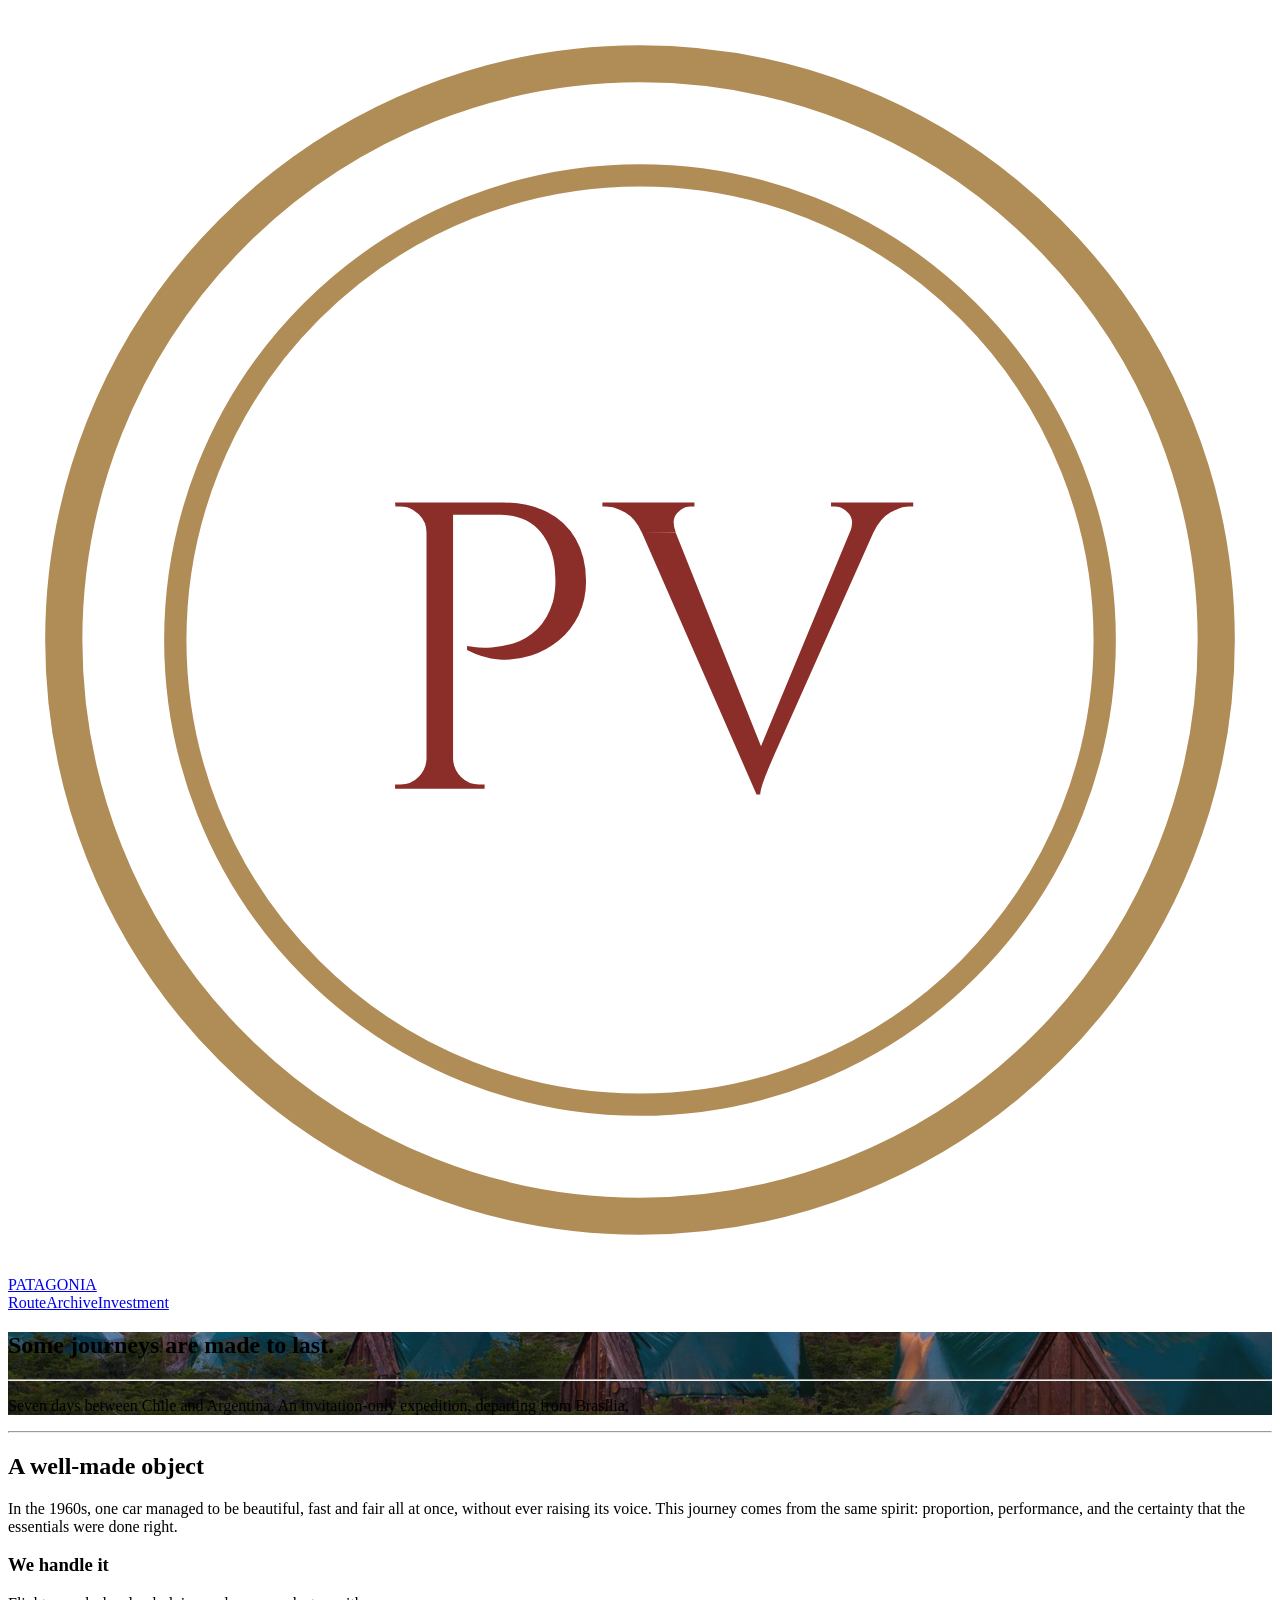
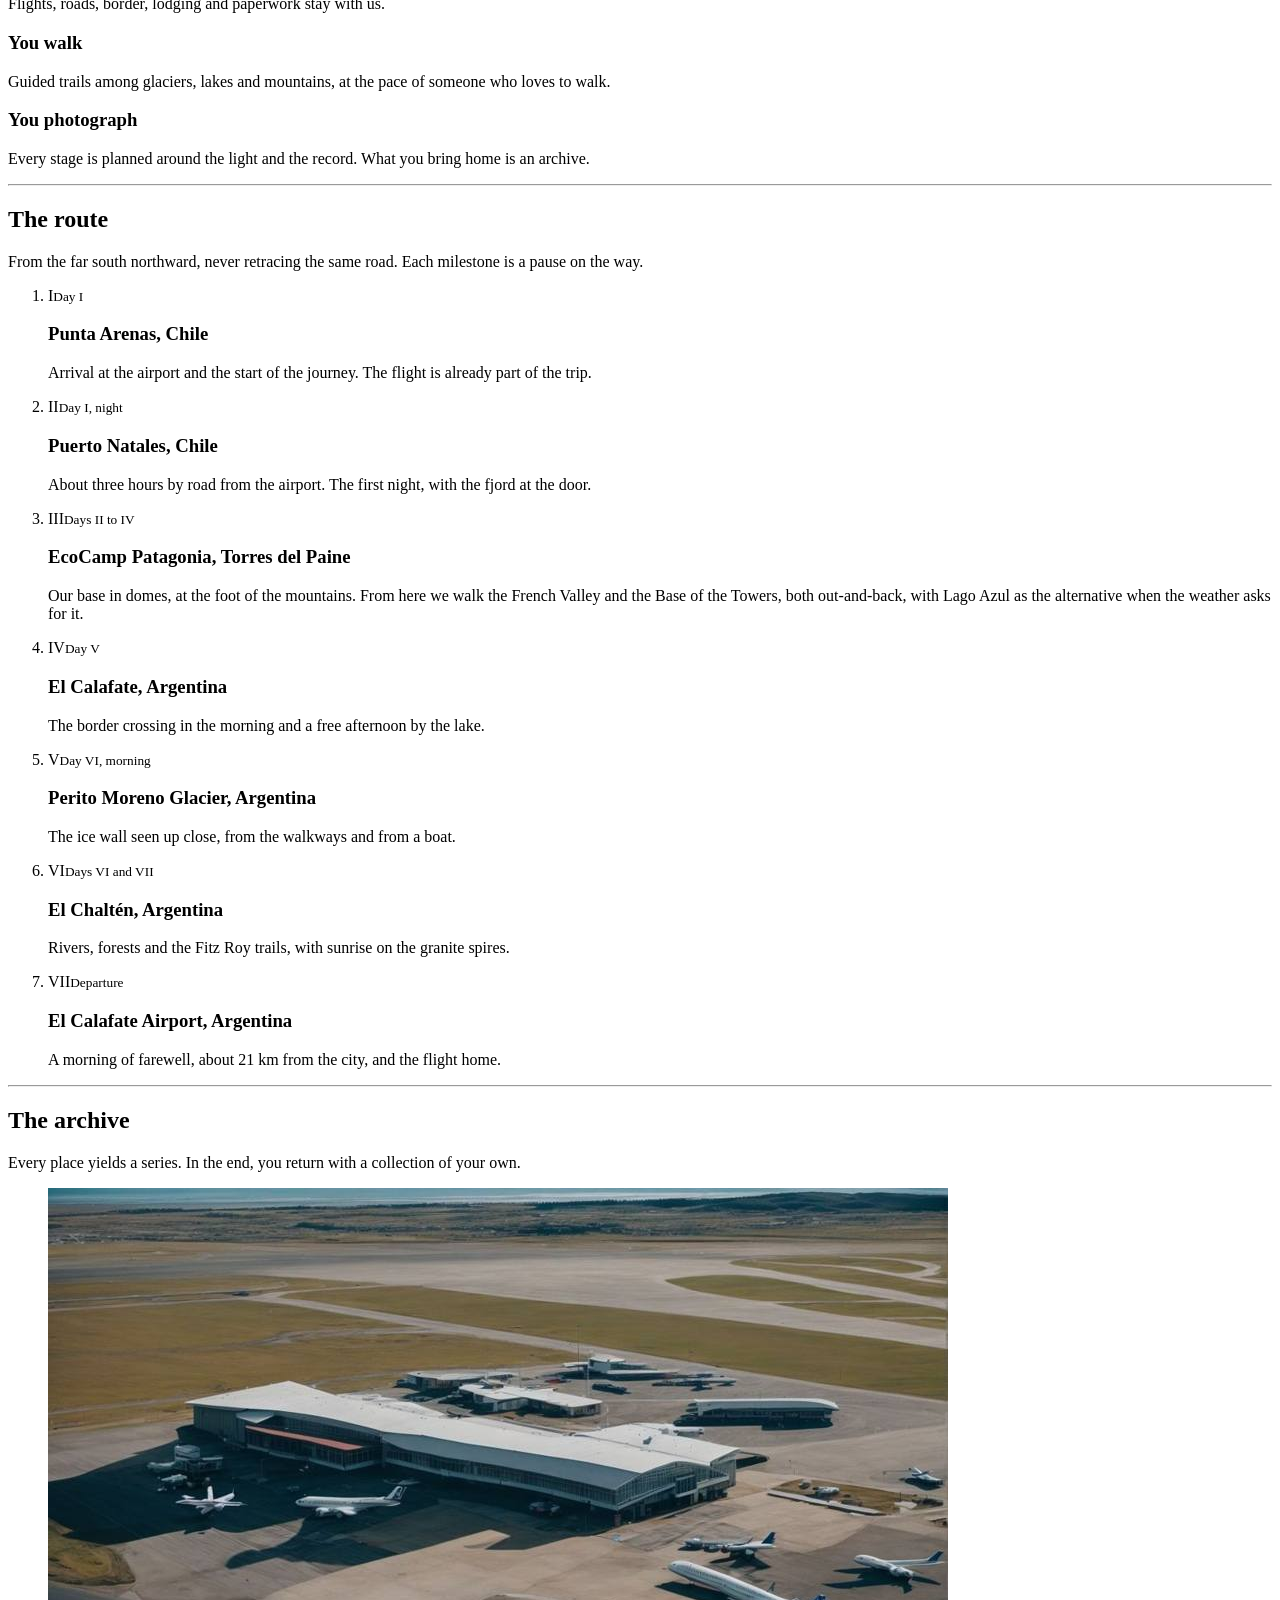
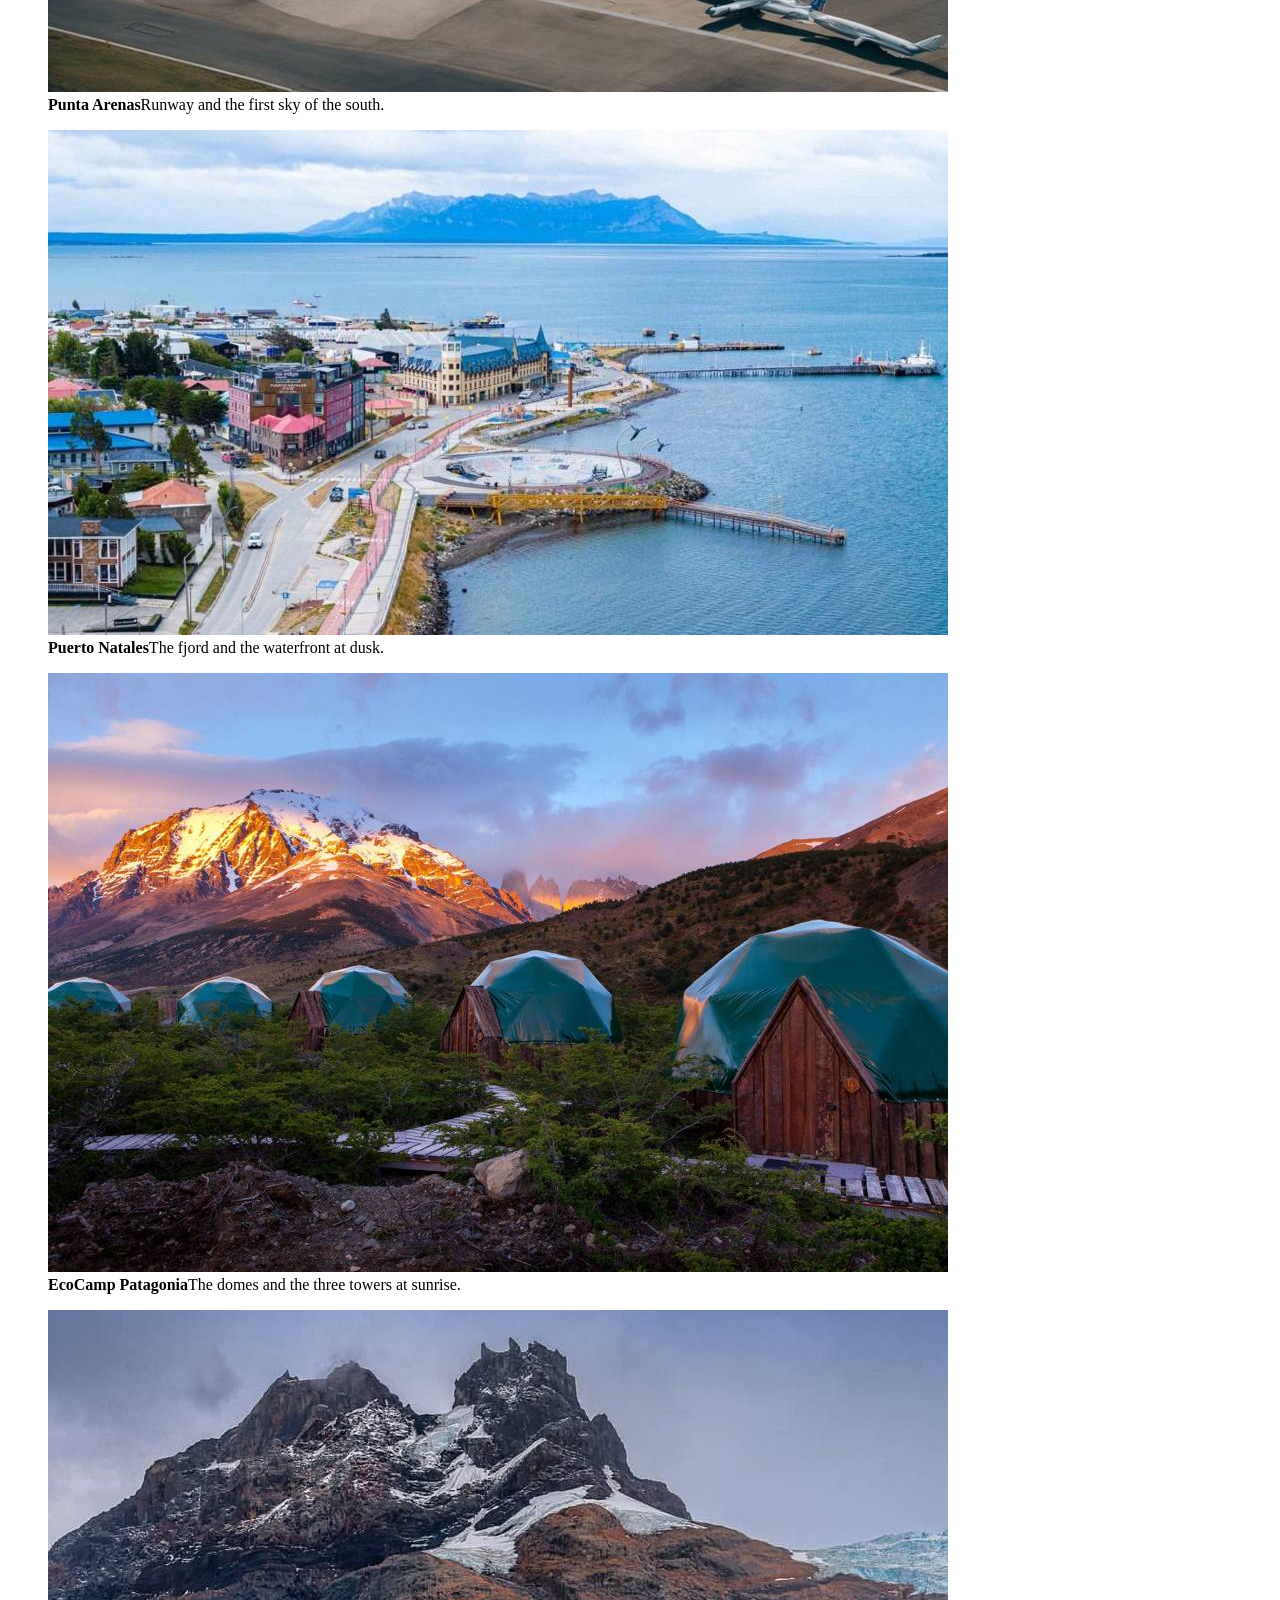
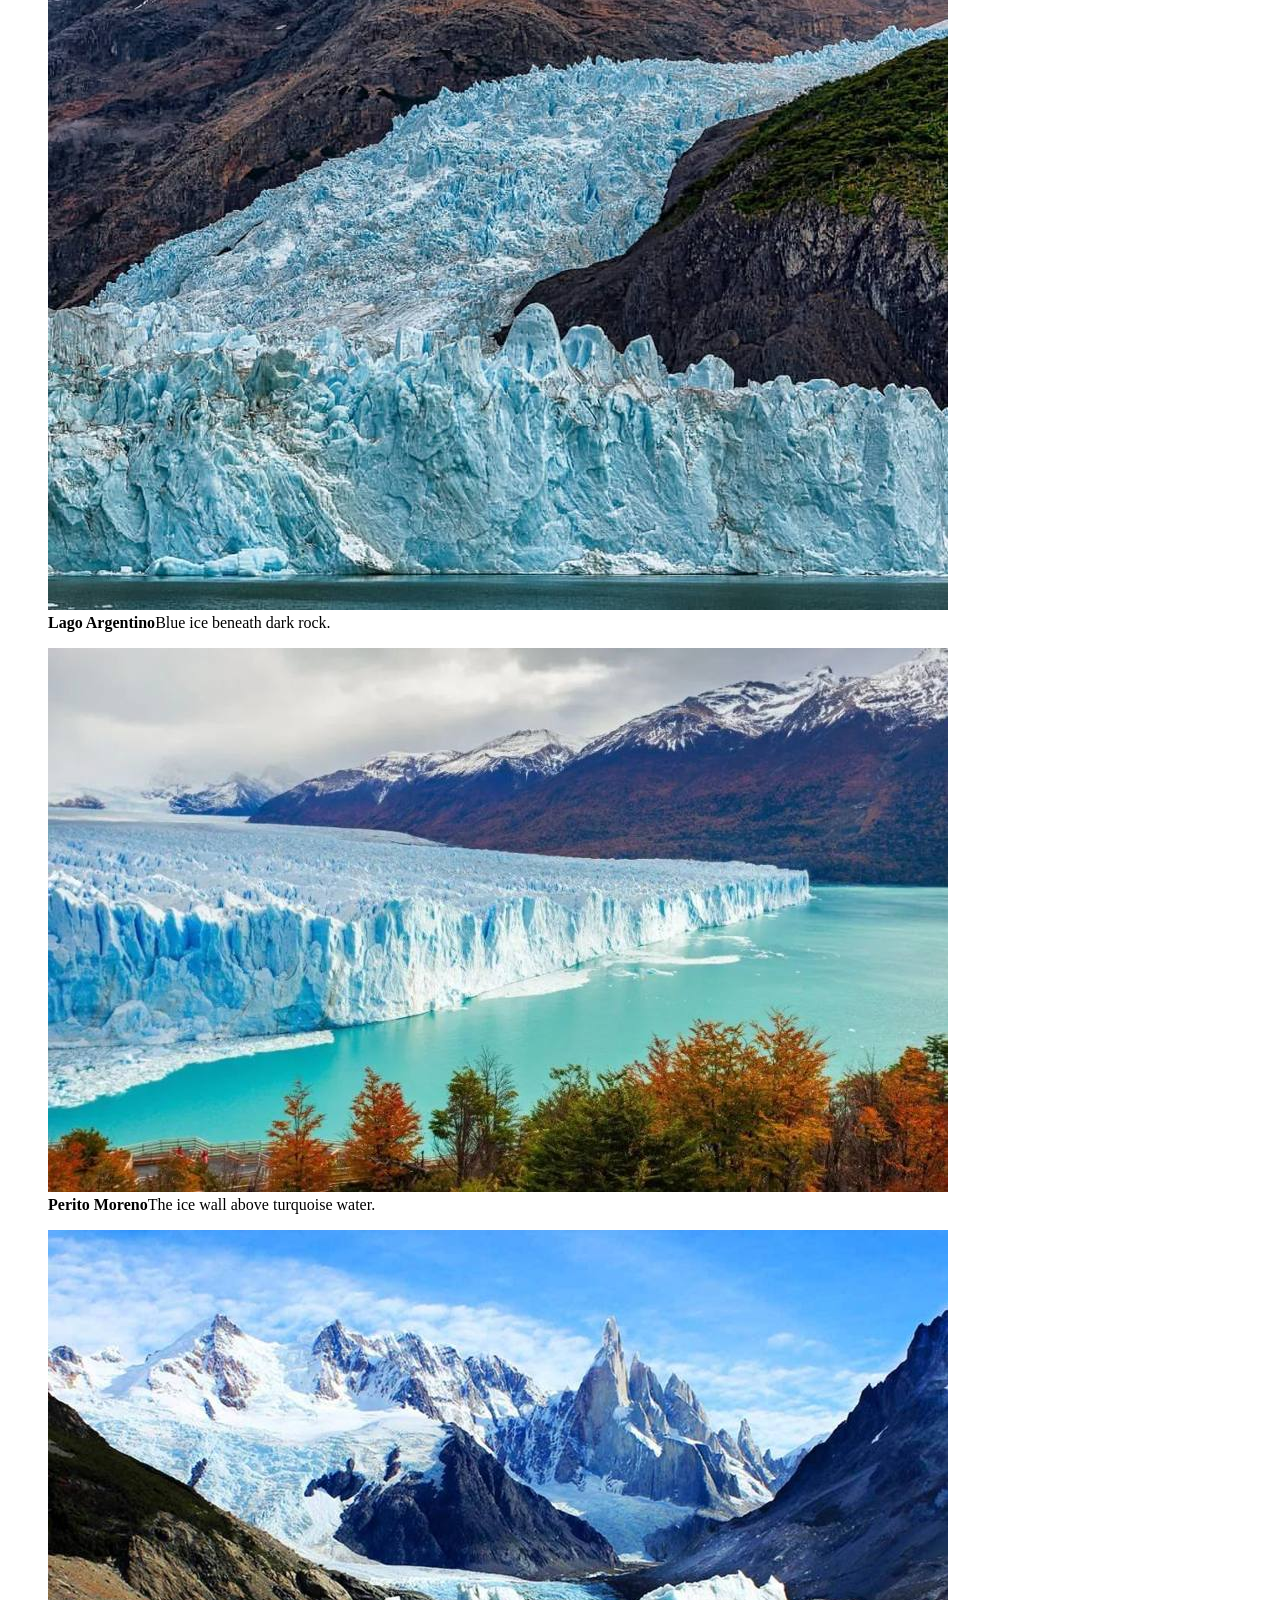
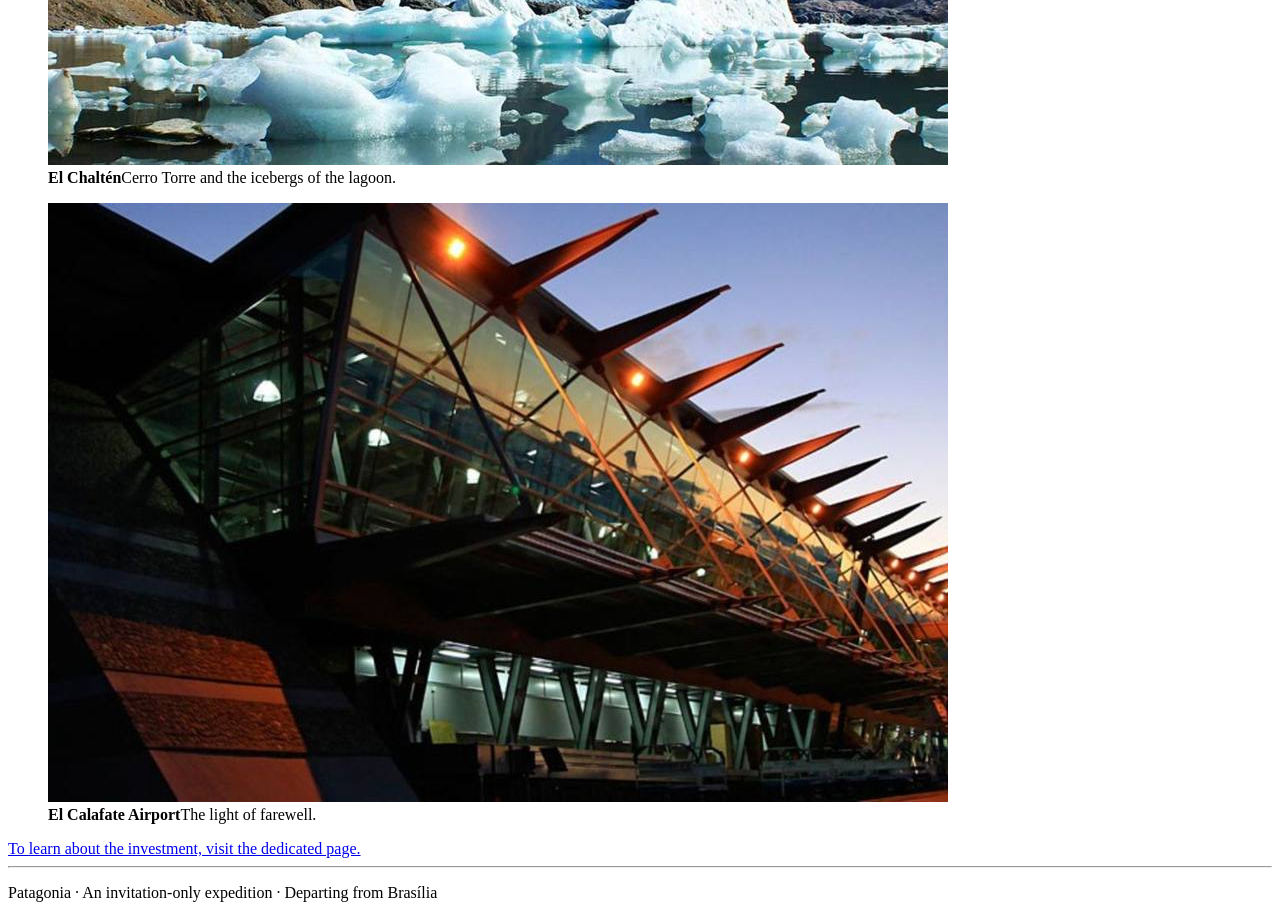
==== index.html @ 9d3603ee "Add files via upload" ====
<!DOCTYPE html>
<html lang="en">
<head>
<meta charset="utf-8">
<meta name="viewport" content="width=device-width,initial-scale=1">
<title>Patagonia | An invitation-only expedition</title>
<meta name="description" content="Seven days through Chilean and Argentine Patagonia, departing from Brasília.">
<link rel="preconnect" href="https://fonts.googleapis.com"><link rel="preconnect" href="https://fonts.gstatic.com" crossorigin>
<link href="https://fonts.googleapis.com/css2?family=Cinzel:wght@400;500&family=EB+Garamond:ital@0;1&display=swap" rel="stylesheet">
<link rel="stylesheet" href="styles.css">
<style>.hero{background:linear-gradient(rgba(30,28,26,.22),rgba(30,28,26,.38)),url([data-uri]) center 60%/cover}</style>
</head>
<body>
<header class="top"><div class="wrap">
  <a class="mono" href="index.html" aria-label="Patagonia, home">
    <svg viewBox="0 0 34 34" aria-hidden="true"><circle cx="17" cy="17" r="15.5" fill="none" stroke="#B08D57"/><circle cx="17" cy="17" r="12.5" fill="none" stroke="#B08D57" stroke-width=".6"/><text x="17" y="21" text-anchor="middle" font-family="Cinzel,serif" font-size="11" fill="#8B2E2A">PV</text></svg>
    PATAGONIA
  </a>
  <nav aria-label="Main"><a href="index.html#route">Route</a><a href="index.html#archive">Archive</a><a href="investment.html">Investment</a></nav>
</div></header>

<main>
<section class="hero"><div class="wrap">
  <div class="frame">
    <h1>Some journeys are made to last.</h1>
    <hr class="thin">
    <p class="sub">Seven days between Chile and Argentina. An invitation-only expedition, departing from Brasília.</p>
  </div>
</div></section>

<hr class="rule">

<section id="manifesto"><div class="wrap center rv">
  <h2>A well-made object</h2>
  <p>In the 1960s, one car managed to be beautiful, fast and fair all at once, without ever raising its voice. This journey comes from the same spirit: proportion, performance, and the certainty that the essentials were done right.</p>
  <div class="cols">
    <div class="col"><h3>We handle it</h3><p>Flights, roads, border, lodging and paperwork stay with us.</p></div>
    <div class="col"><h3>You walk</h3><p>Guided trails among glaciers, lakes and mountains, at the pace of someone who loves to walk.</p></div>
    <div class="col"><h3>You photograph</h3><p>Every stage is planned around the light and the record. What you bring home is an archive.</p></div>
  </div>
</div></section>

<hr class="rule">

<section id="route"><div class="wrap rv">
  <div class="center"><h2>The route</h2><p>From the far south northward, never retracing the same road. Each milestone is a pause on the way.</p></div>
  <ol class="road">
    <li><span class="mil" aria-label="Milestone 1">I</span><small>Day I</small><h3>Punta Arenas, Chile</h3><p>Arrival at the airport and the start of the journey. The flight is already part of the trip.</p></li>
    <li><span class="mil" aria-label="Milestone 2">II</span><small>Day I, night</small><h3>Puerto Natales, Chile</h3><p>About three hours by road from the airport. The first night, with the fjord at the door.</p></li>
    <li><span class="mil" aria-label="Milestone 3">III</span><small>Days II to IV</small><h3>EcoCamp Patagonia, Torres del Paine</h3><p>Our base in domes, at the foot of the mountains. From here we walk the French Valley and the Base of the Towers, both out-and-back, with Lago Azul as the alternative when the weather asks for it.</p></li>
    <li><span class="mil" aria-label="Milestone 4">IV</span><small>Day V</small><h3>El Calafate, Argentina</h3><p>The border crossing in the morning and a free afternoon by the lake.</p></li>
    <li><span class="mil" aria-label="Milestone 5">V</span><small>Day VI, morning</small><h3>Perito Moreno Glacier, Argentina</h3><p>The ice wall seen up close, from the walkways and from a boat.</p></li>
    <li><span class="mil" aria-label="Milestone 6">VI</span><small>Days VI and VII</small><h3>El Chaltén, Argentina</h3><p>Rivers, forests and the Fitz Roy trails, with sunrise on the granite spires.</p></li>
    <li><span class="mil" aria-label="Milestone 7">VII</span><small>Departure</small><h3>El Calafate Airport, Argentina</h3><p>A morning of farewell, about 21 km from the city, and the flight home.</p></li>
  </ol>
</div></section>

<hr class="rule">

<section id="archive"><div class="wrap rv">
  <div class="center"><h2>The archive</h2><p>Every place yields a series. In the end, you return with a collection of your own.</p></div>
  <div class="grid">
    <figure class="plaque"><img src="[data-uri]" alt="Aerial view of Punta Arenas airport" loading="lazy"><figcaption><b>Punta Arenas</b>Runway and the first sky of the south.</figcaption></figure>
    <figure class="plaque"><img src="[data-uri]" alt="Puerto Natales waterfront with the fjord and mountains behind" loading="lazy"><figcaption><b>Puerto Natales</b>The fjord and the waterfront at dusk.</figcaption></figure>
    <figure class="plaque"><img src="[data-uri]" alt="EcoCamp domes with granite towers lit at dawn" loading="lazy"><figcaption><b>EcoCamp Patagonia</b>The domes and the three towers at sunrise.</figcaption></figure>
    <figure class="plaque"><img src="[data-uri]" alt="Blue glacier in front of a dark mountain" loading="lazy"><figcaption><b>Lago Argentino</b>Blue ice beneath dark rock.</figcaption></figure>
    <figure class="plaque"><img src="[data-uri]" alt="Perito Moreno glacier wall above the turquoise lake" loading="lazy"><figcaption><b>Perito Moreno</b>The ice wall above turquoise water.</figcaption></figure>
    <figure class="plaque"><img src="[data-uri]" alt="Cerro Torre above a lagoon with icebergs" loading="lazy"><figcaption><b>El Chaltén</b>Cerro Torre and the icebergs of the lagoon.</figcaption></figure>
    <figure class="plaque"><img src="[data-uri]" alt="Glass facade of El Calafate airport at dusk" loading="lazy"><figcaption><b>El Calafate Airport</b>The light of farewell.</figcaption></figure>
  </div>
</div></section>

<section><div class="wrap"><a class="invite" href="investment.html">To learn about the investment, visit the dedicated page.</a></div></section>
</main>
<footer><hr class="rule"><p>Patagonia &middot; An invitation-only expedition &middot; Departing from Brasília</p></footer>
<script>
// Slow fade-in on scroll.
const els=document.querySelectorAll('.rv');
if('IntersectionObserver' in window){const o=new IntersectionObserver(e=>e.forEach(x=>{if(x.isIntersecting){x.target.classList.add('in');o.unobserve(x.target)}}),{threshold:.12});els.forEach(el=>o.observe(el))}
else els.forEach(el=>el.classList.add('in'));
</script>
</body>
</html>
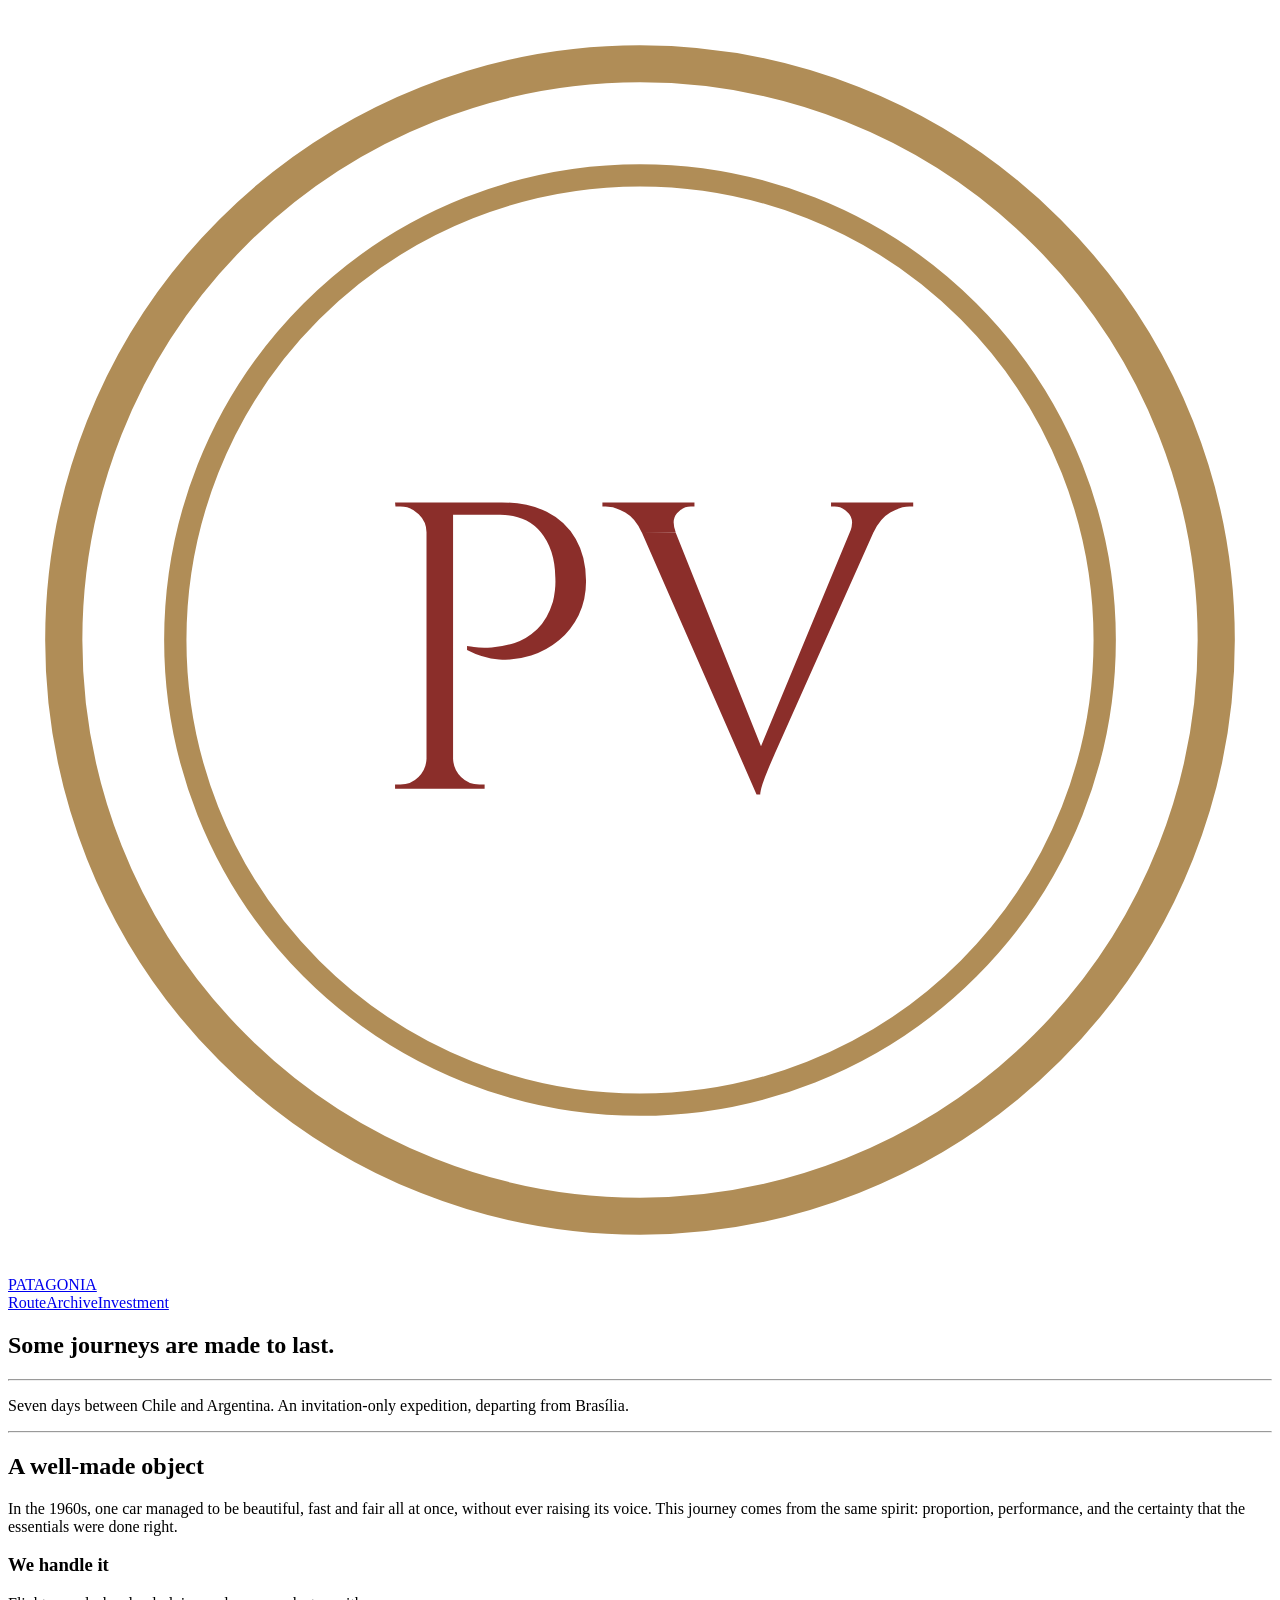
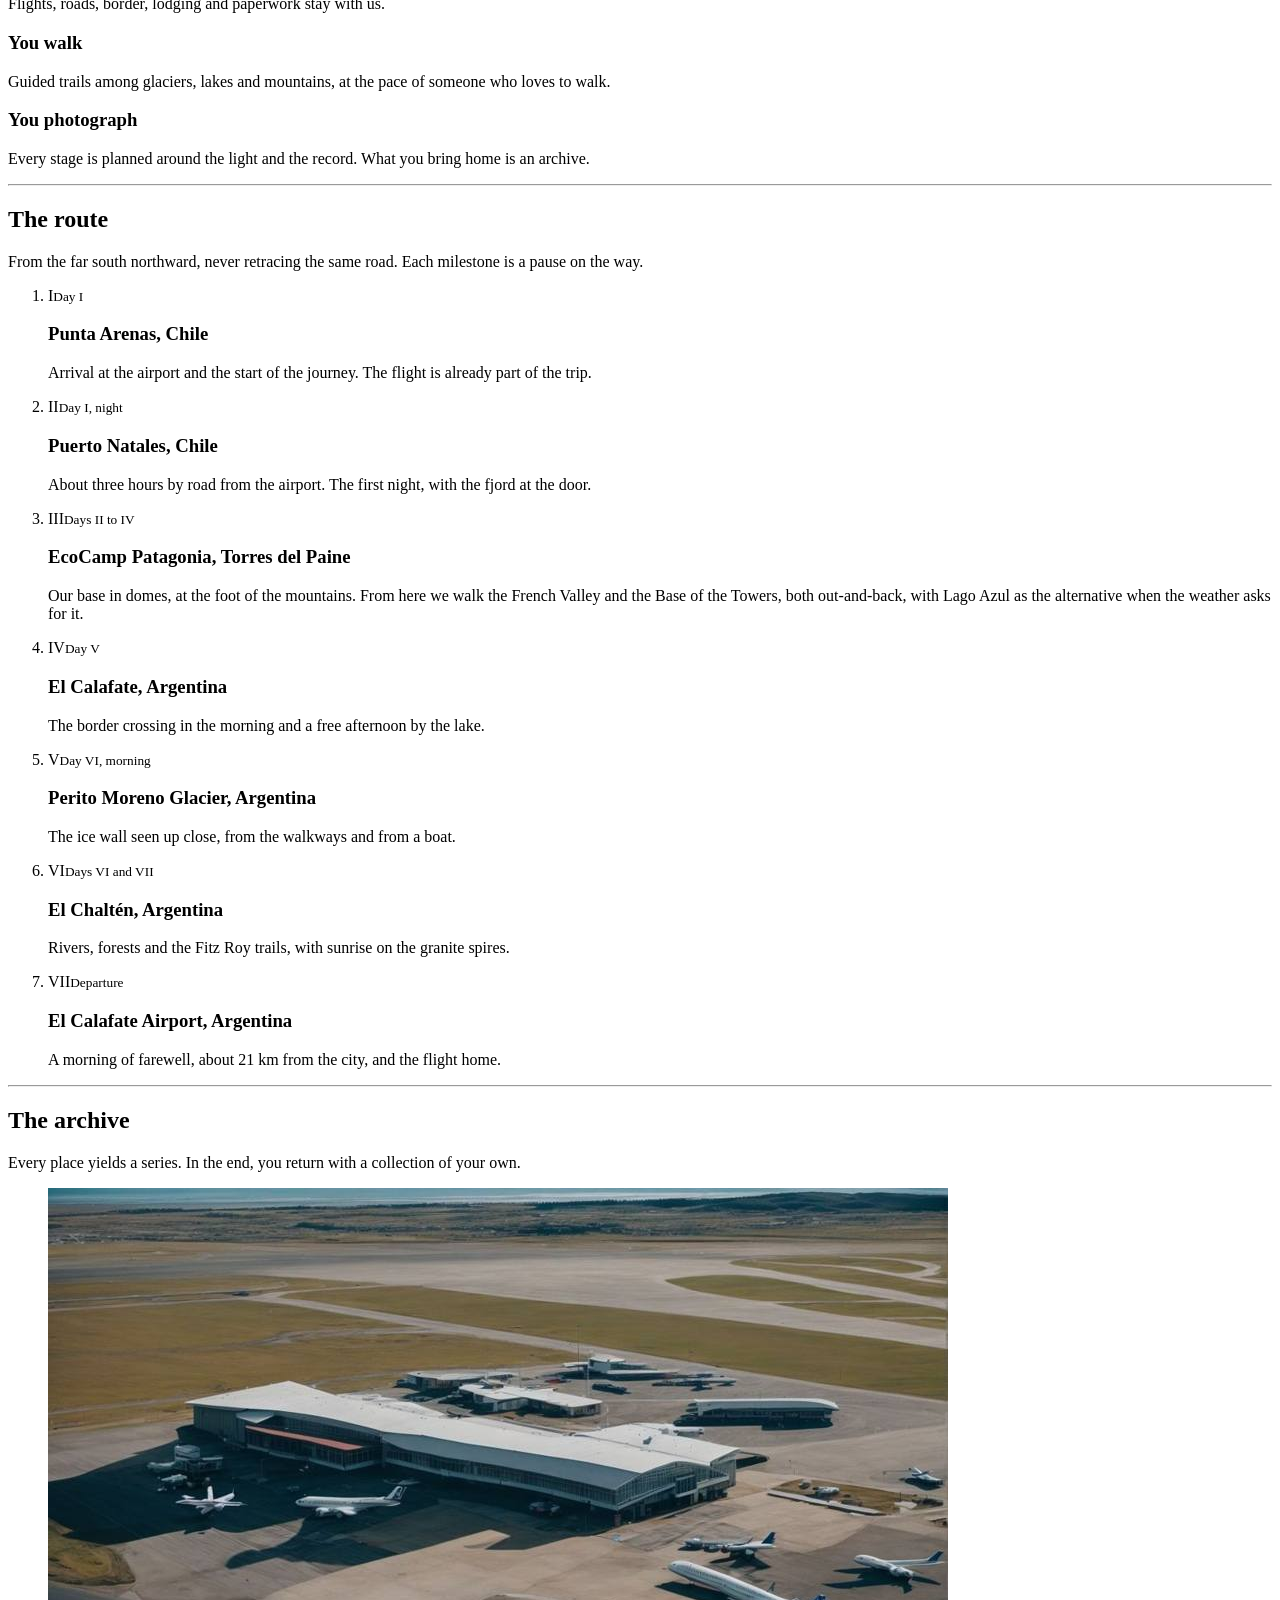
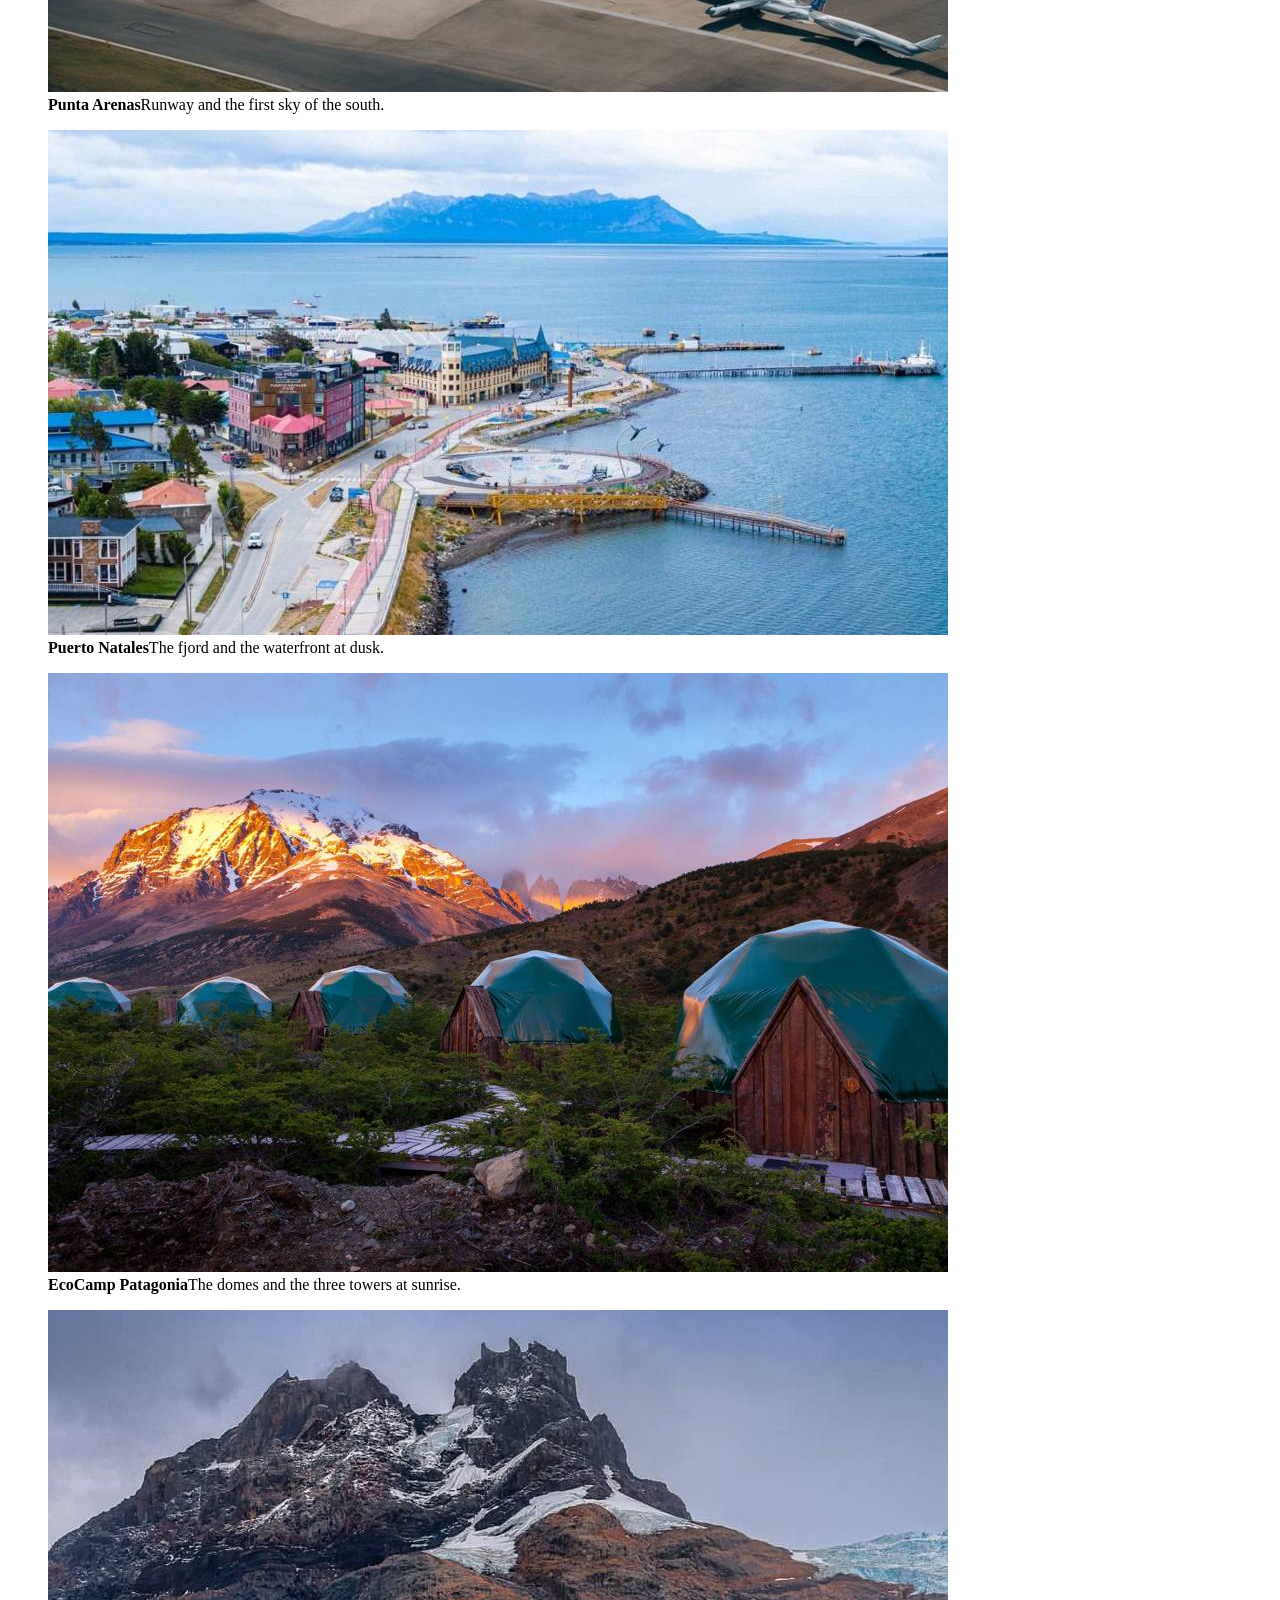
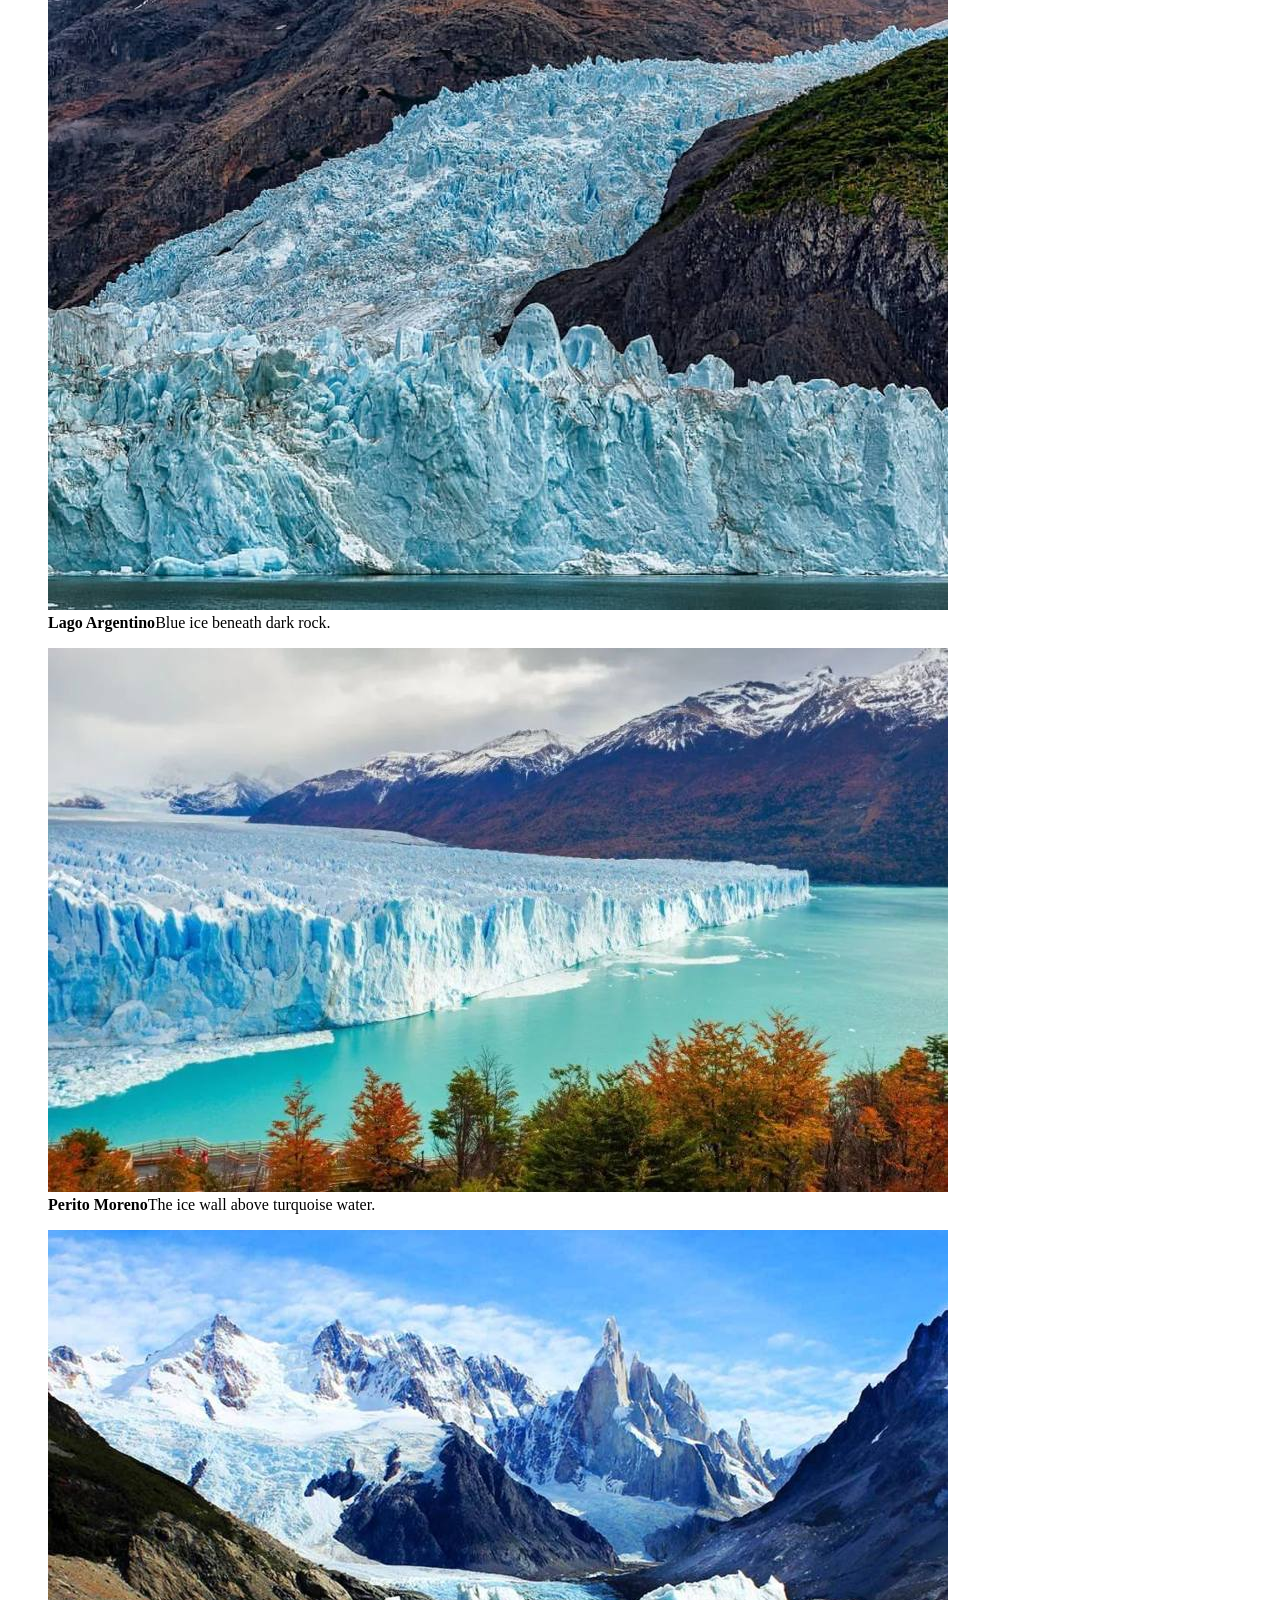
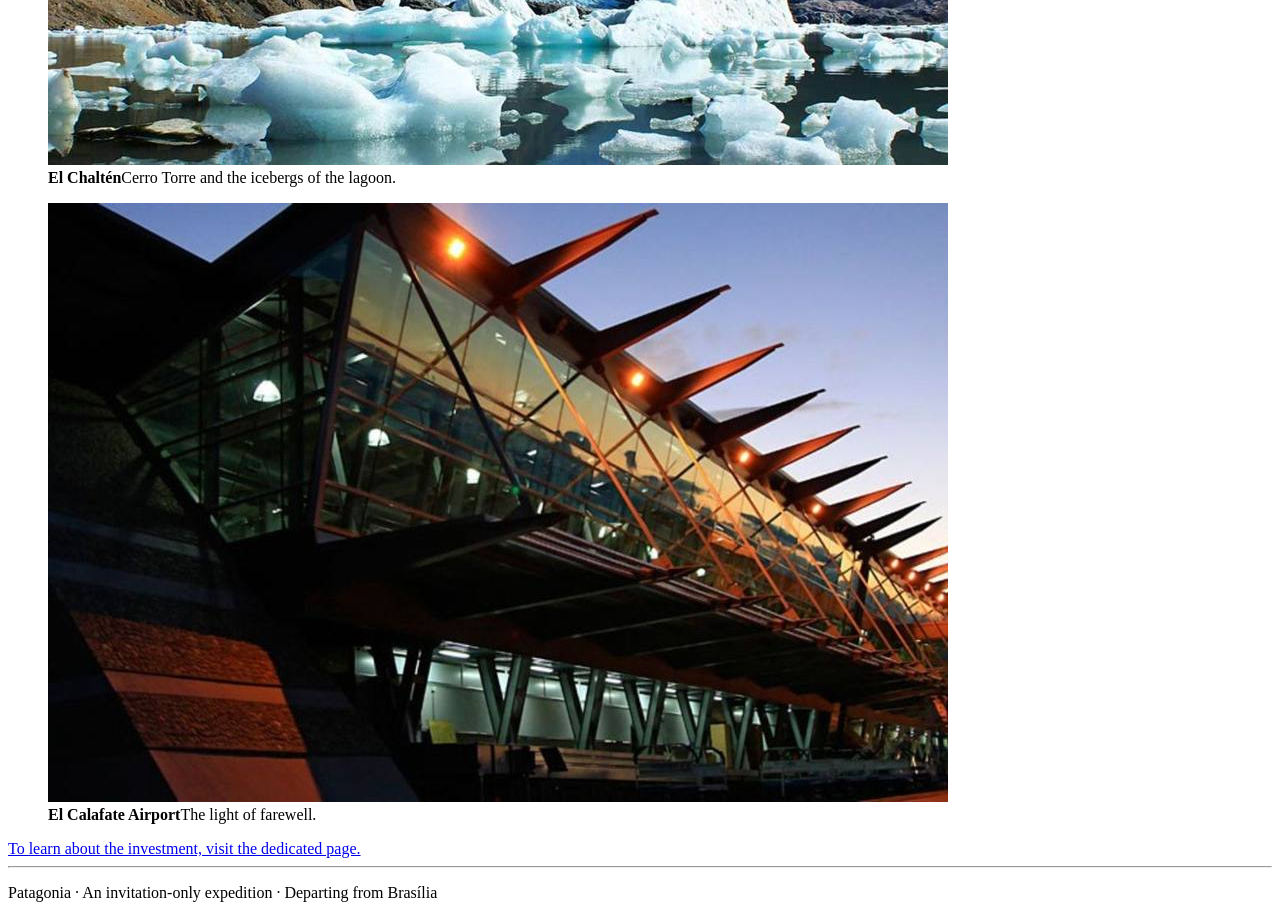
==== commit e9c4ad06: "Update index.html" ====
--- a/index.html
+++ b/index.html
@@ -1,14 +1,18 @@
 <!DOCTYPE html>
 <html lang="en">
 <head>
-<meta charset="utf-8">
-<meta name="viewport" content="width=device-width,initial-scale=1">
-<title>Patagonia | An invitation-only expedition</title>
-<meta name="description" content="Seven days through Chilean and Argentine Patagonia, departing from Brasília.">
-<link rel="preconnect" href="https://fonts.googleapis.com"><link rel="preconnect" href="https://fonts.gstatic.com" crossorigin>
-<link href="https://fonts.googleapis.com/css2?family=Cinzel:wght@400;500&family=EB+Garamond:ital@0;1&display=swap" rel="stylesheet">
-<link rel="stylesheet" href="styles.css">
-<style>.hero{background:linear-gradient(rgba(30,28,26,.22),rgba(30,28,26,.38)),url([data-uri]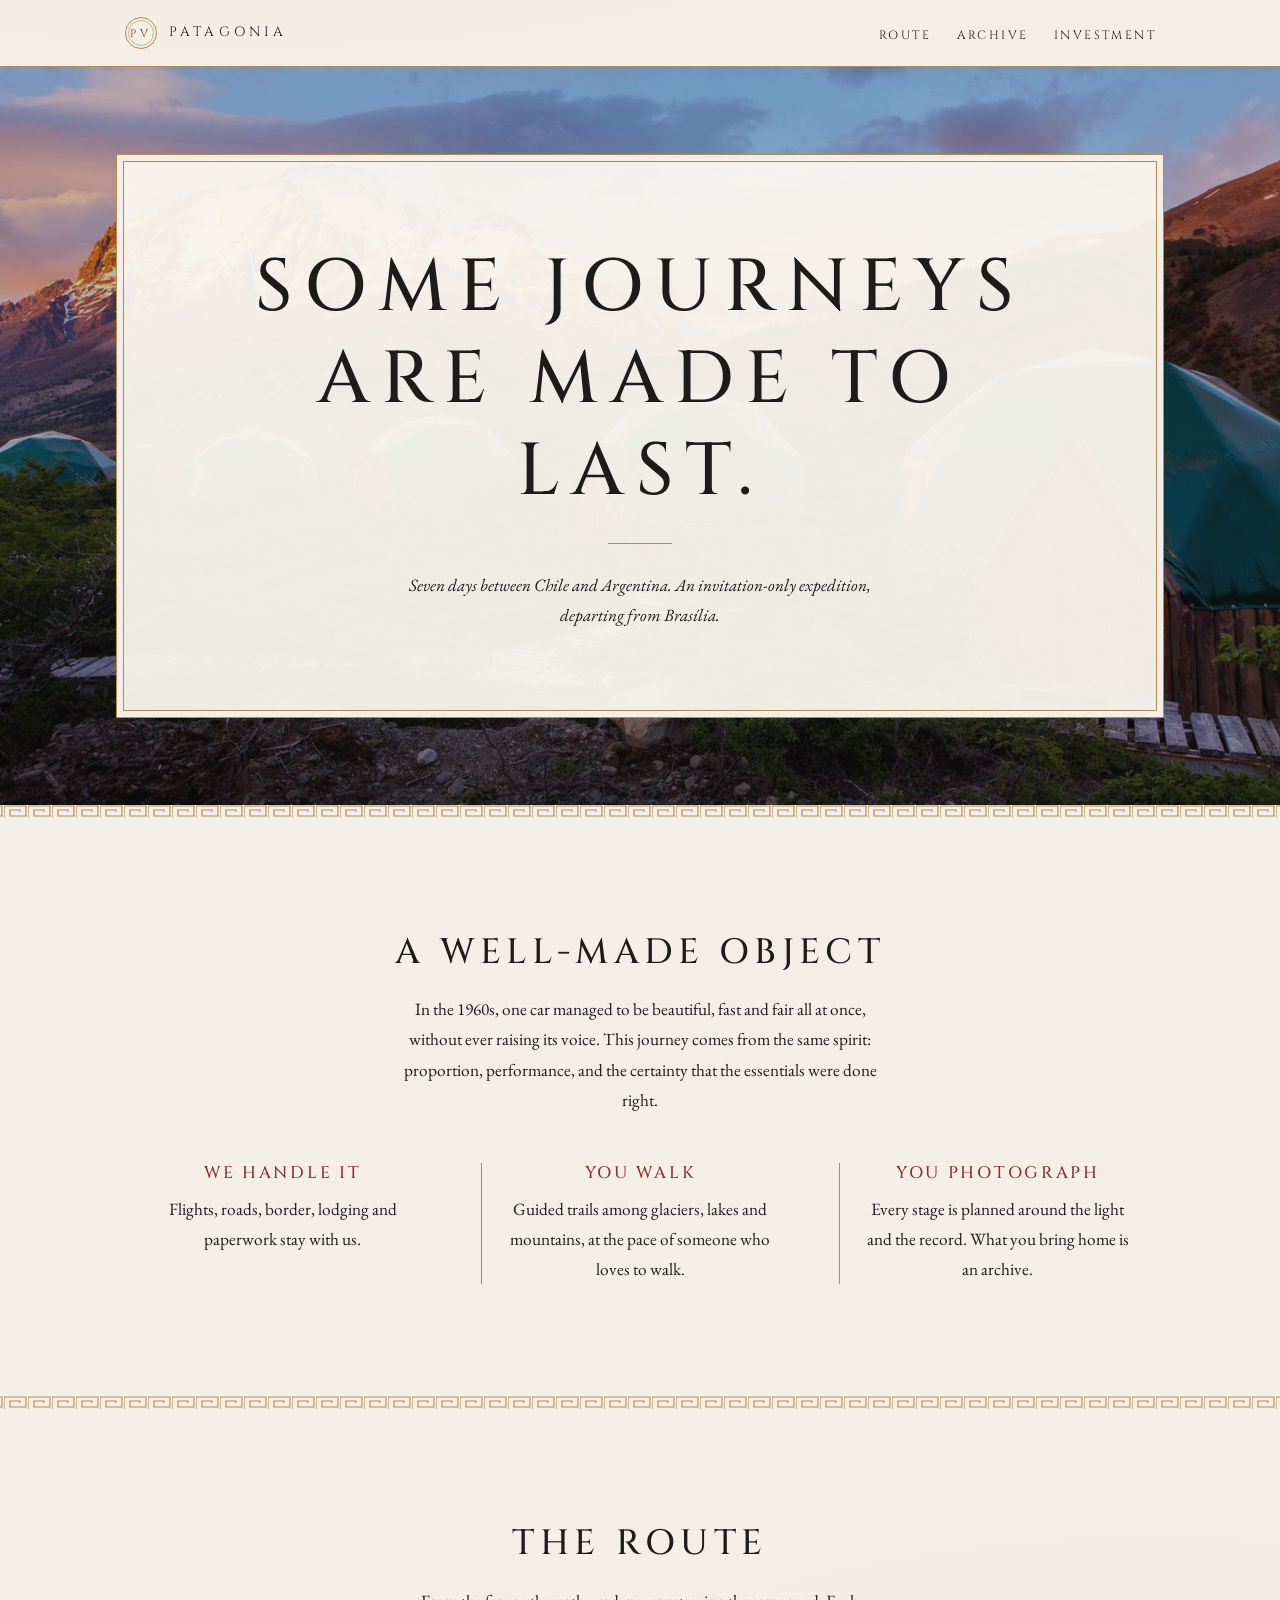
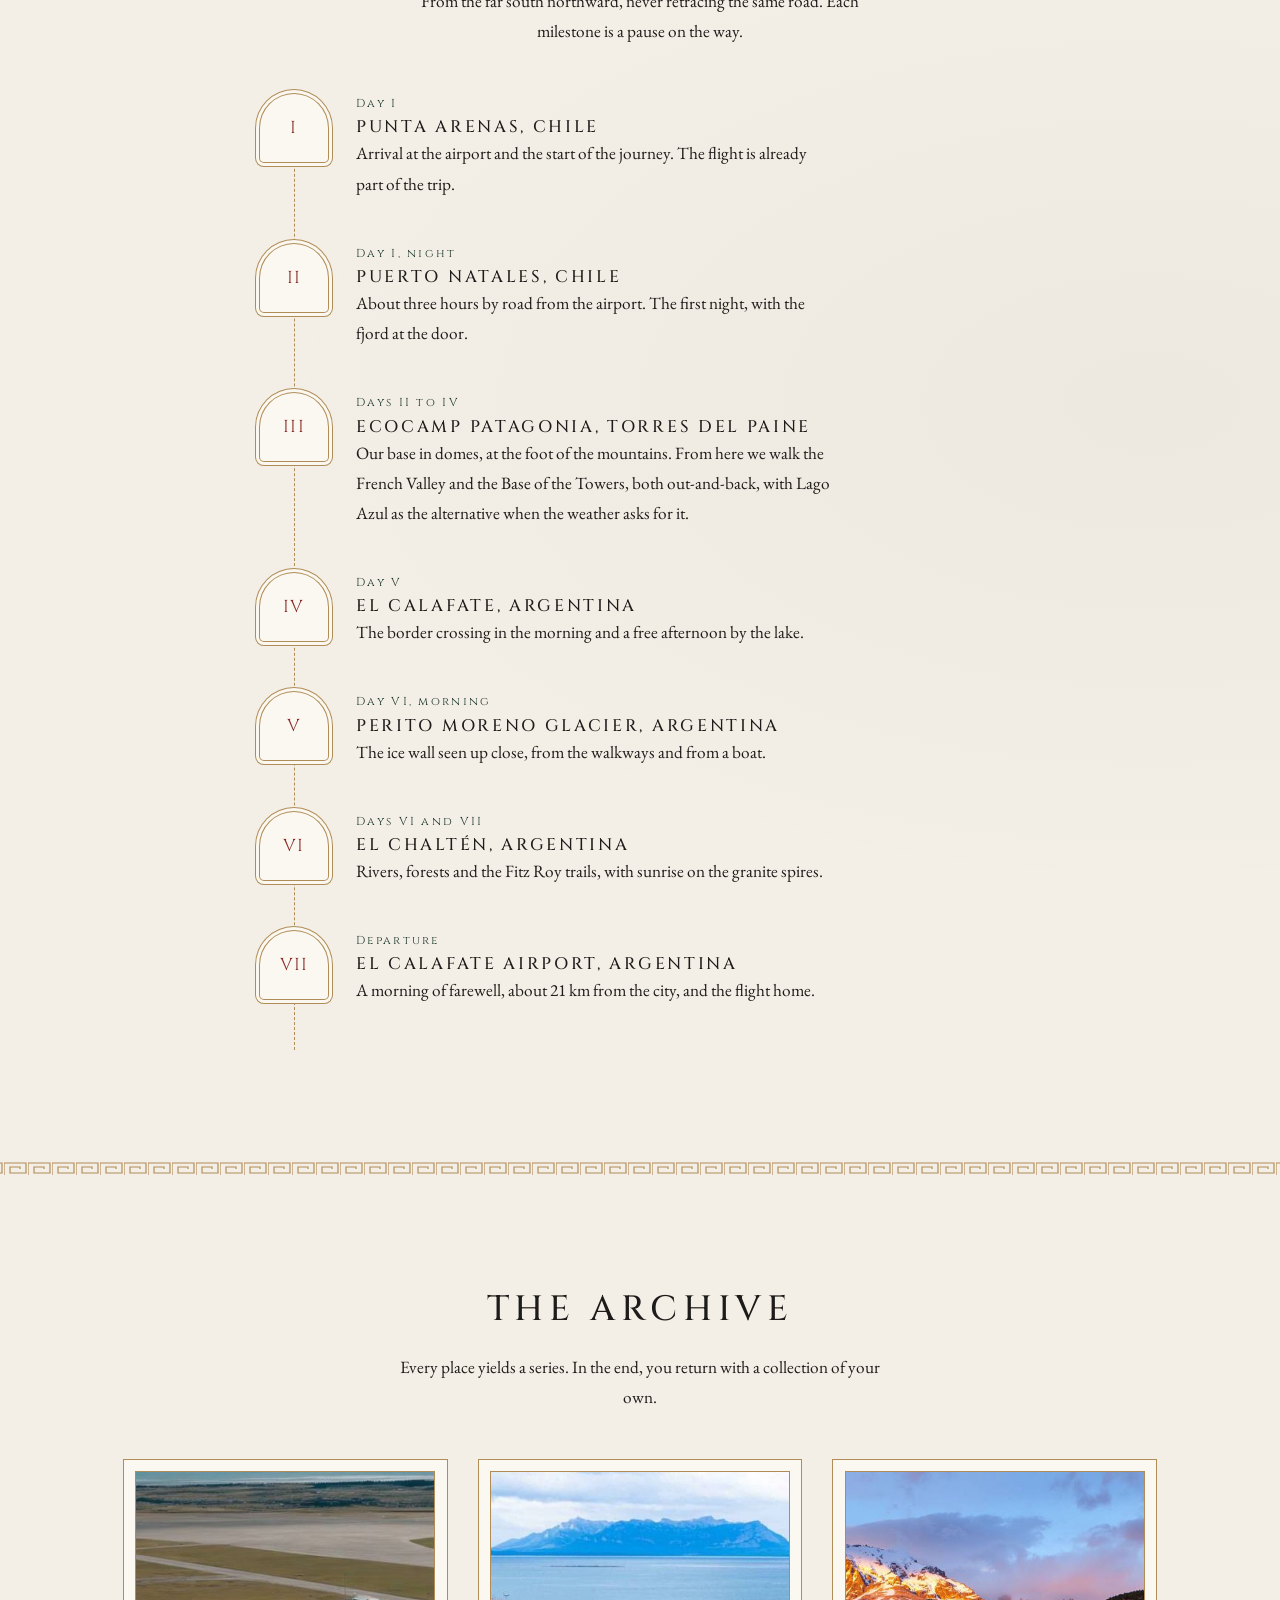
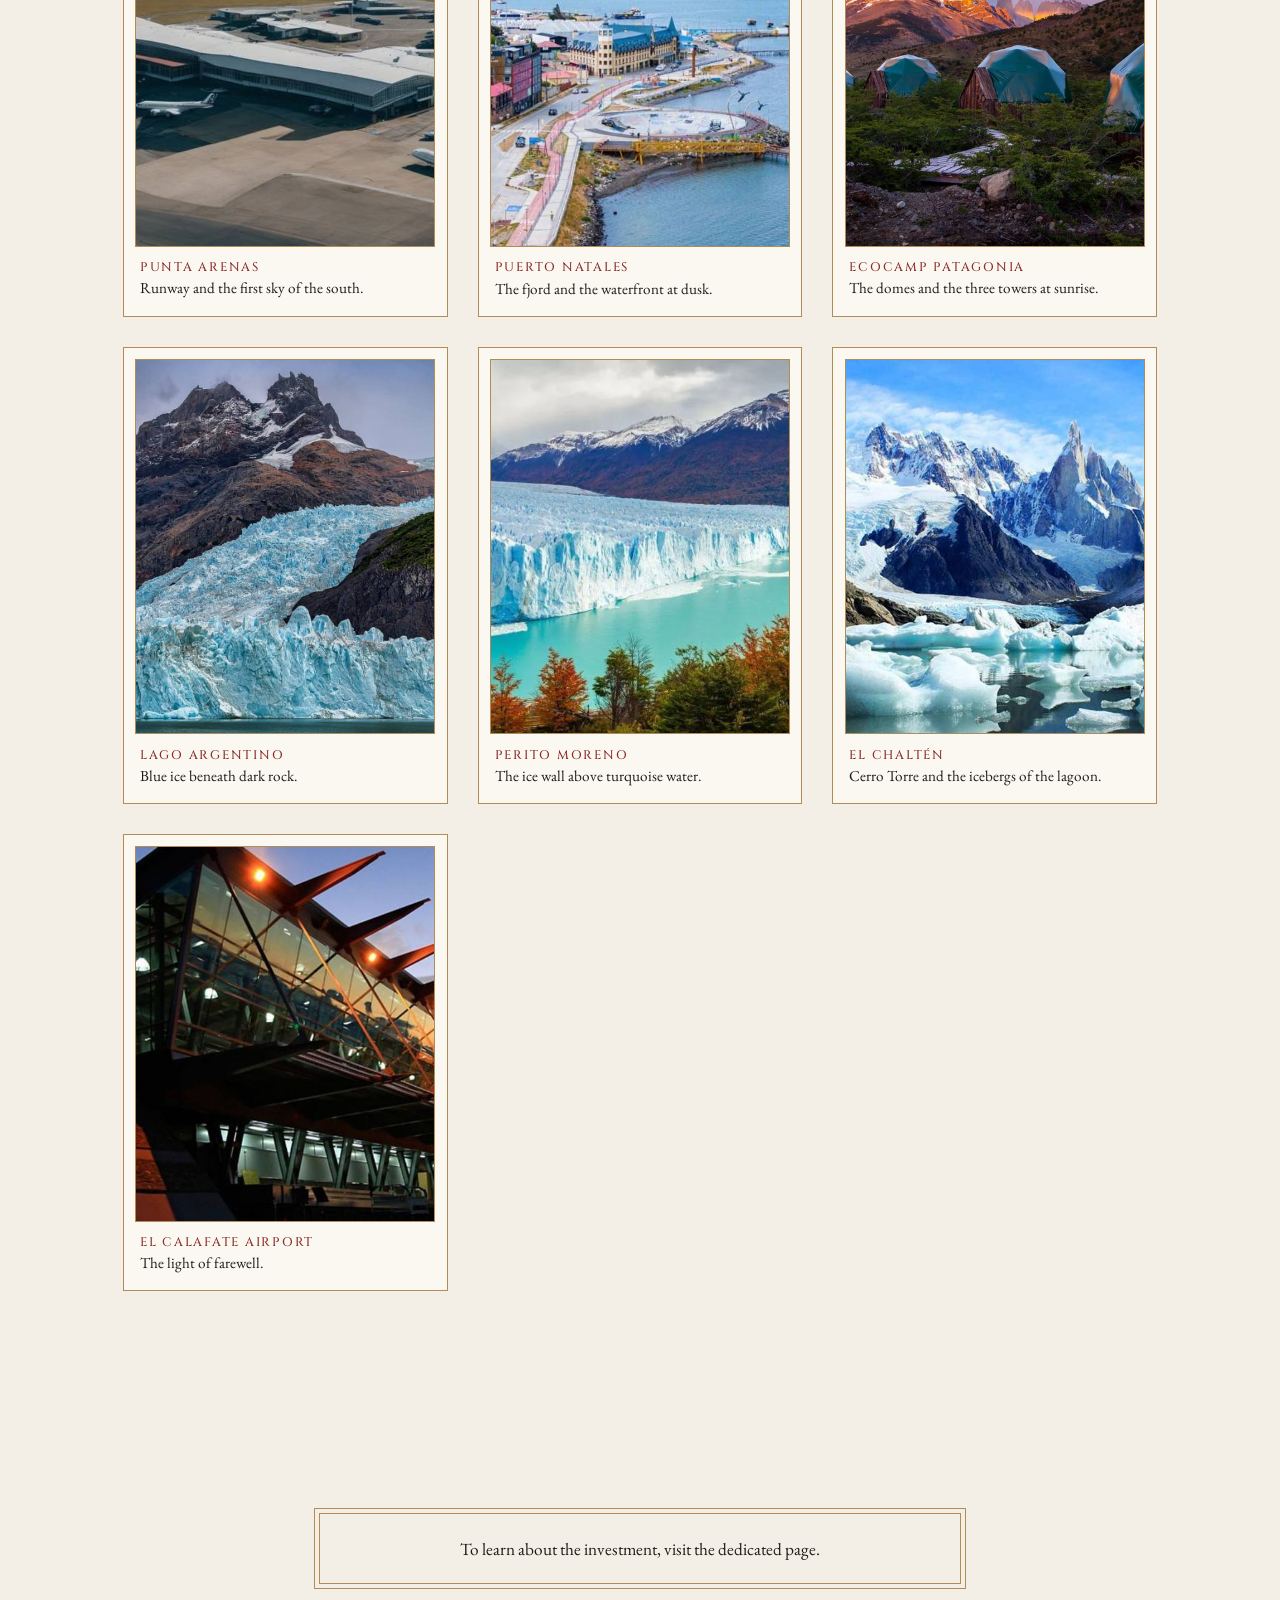
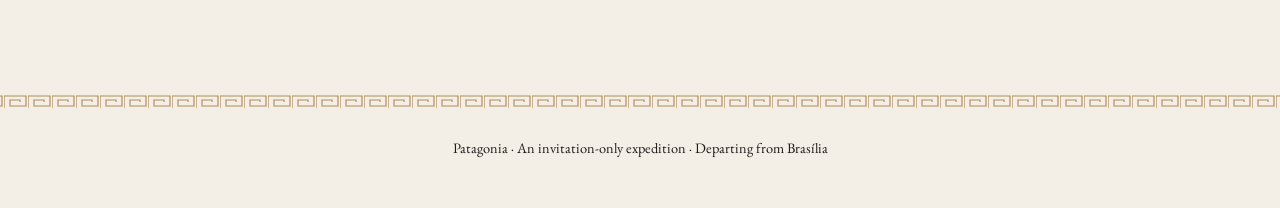
==== commit 4657fe50: "Add files via upload" ====
--- a/index.html
+++ b/index.html
@@ -1,18 +1,14 @@
 <!DOCTYPE html>
 <html lang="en">
 <head>
-  <meta charset="utf-8">
-    <meta name="viewport" content="width=device-width,initial-scale=1">
-    <title>Patagonia | An invitation-only expedition</title>
-    <meta name="description" content="Seven days through Chilean and Argentine Patagonia, departing from Brasília.">
-    
-    <!-- Fontes do Google -->
-    <link rel="preconnect" href="https://fonts.googleapis.com">
-    <link rel="preconnect" href="https://fonts.gstatic.com" crossorigin>
-    <link href="https://fonts.googleapis.com/css2?family=Cinzel:wght@400;500&family=EB+Garamond:ital@0;1&display=swap" rel="stylesheet">
-    
-    <!-- Conexão com o arquivo CSS externo -->
-    <link rel="stylesheet" href="styles.css">
+<meta charset="utf-8">
+<meta name="viewport" content="width=device-width,initial-scale=1">
+<title>Patagonia | An invitation-only expedition</title>
+<meta name="description" content="Seven days through Chilean and Argentine Patagonia, departing from Brasília.">
+<link rel="preconnect" href="https://fonts.googleapis.com"><link rel="preconnect" href="https://fonts.gstatic.com" crossorigin>
+<link href="https://fonts.googleapis.com/css2?family=Cinzel:wght@400;500&family=EB+Garamond:ital@0;1&display=swap" rel="stylesheet">
+<link rel="stylesheet" href="/patagonia/styles.css">
+<style>.hero{background:linear-gradient(rgba(30,28,26,.22),rgba(30,28,26,.38)),url([data-uri]